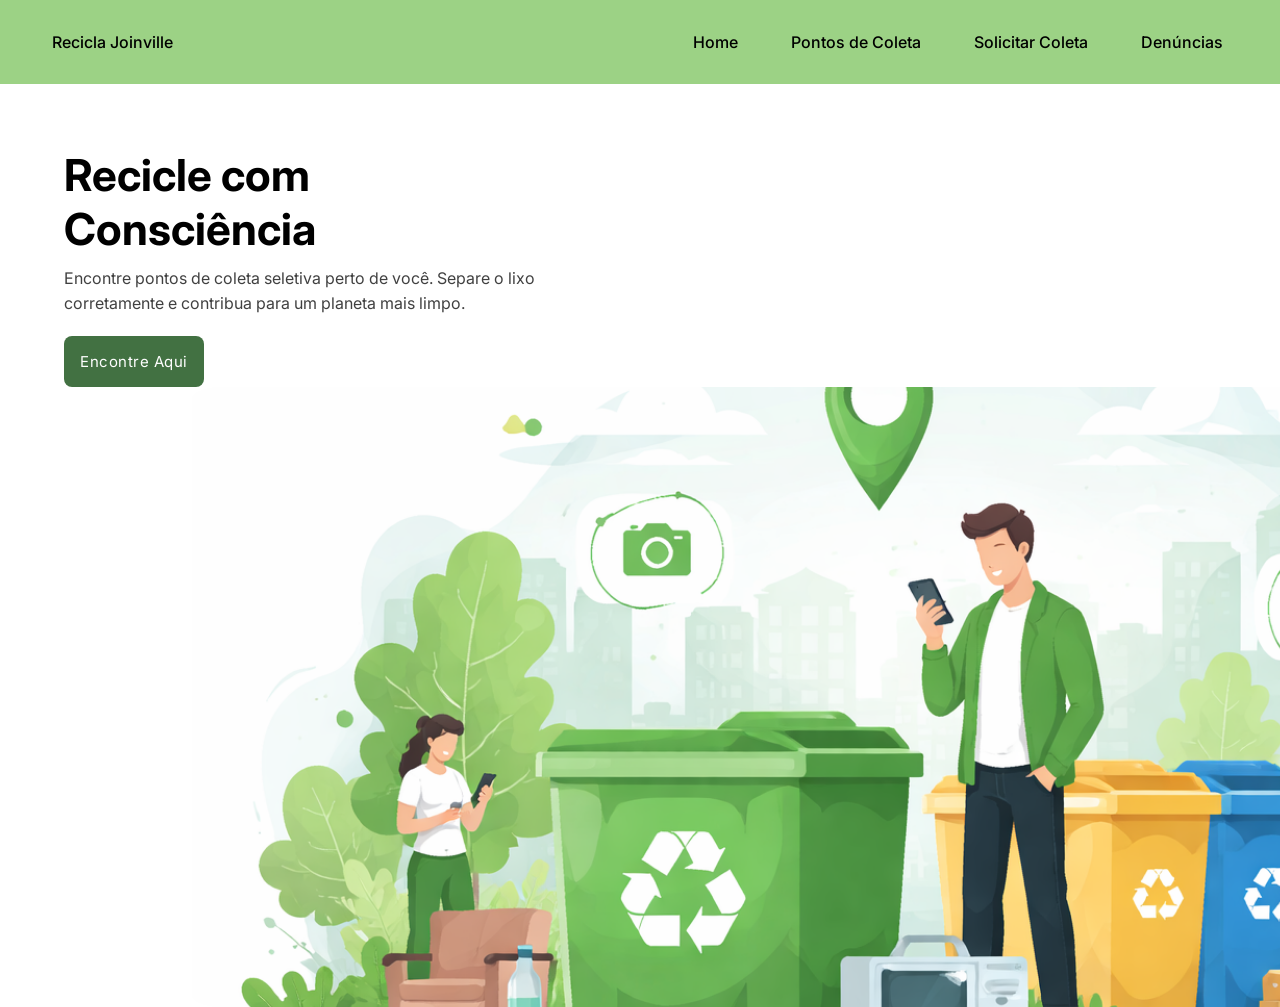
==== index.html @ 2085fb7a "Criação de home page. Foi criada a estrutura inicial da home page do projeto "Recicla Joinville". O " ====
<!DOCTYPE html>
<html lang="pt-br">
<head>
    <meta charset="UTF-8">
    <meta name="viewport" content="width=device-width, initial-scale=1.0">
    <title>Document</title>
    <link rel="stylesheet" href="style.css">
    <link rel="preconnect" href="https://fonts.googleapis.com">
    <link rel="preconnect" href="https://fonts.gstatic.com" crossorigin>
    <link href="https://fonts.googleapis.com/css2?family=Ancizar+Sans:ital,wght@0,100..1000;1,100..1000&family=Anton&family=Cormorant+SC:wght@300;400;500;600;700&family=Inter:ital,opsz,wght@0,14..32,100..900;1,14..32,100..900&family=Montserrat:ital,wght@0,100..900;1,100..900&family=Mulish:ital,wght@0,200..1000;1,200..1000&family=Poppins:ital,wght@0,100;0,200;0,300;0,400;0,500;0,600;0,700;0,800;0,900;1,100;1,200;1,300;1,400;1,500;1,600;1,700;1,800;1,900&family=Righteous&family=Roboto:ital,wght@0,100..900;1,100..900&family=Space+Mono:ital,wght@0,400;0,700;1,400;1,700&display=swap" rel="stylesheet">

</head>
<body>
    <header>
        <div class="top-menu">
            <p onclick="location.reload()">Recicla Joinville</p>
            <nav>
                <a>Home</a>
                <a>Pontos de Coleta</a>
                <a>Solicitar Coleta</a>
                <a>Denúncias</a>
            </nav>
        </div>
    </header>

    <main>
        <div class="container">
            <h1>
                Recicle com Consciência
            </h1>
            <p>Encontre pontos de coleta seletiva perto de você. Separe o lixo corretamente e contribua para um planeta mais limpo.</p>
            <input type="button" value="Encontre Aqui">


            <div class="image">
                <img src="./img/image1.png" alt="">
            </div>
        </div>
    </main>

    <footer>

    </footer>
</body>
</html>
---- style.css ----
* {
    box-sizing: border-box;
    padding: 0;
    margin: 0;
    font-family: 'Inter', sans-serif;
}

header {
    background-color: #9CD285;
}

.top-menu {
    display: flex;
    align-items: center;
    justify-content: space-between;
    padding: 2rem;
    margin-left: 20px;
    font-weight: 500;
}

.top-menu p {
    user-select: none;
    cursor: pointer;
    
}

nav a {
    margin: 15px;
    text-decoration: none;
    color: black;
    user-select: none;
    cursor: pointer;
    transition: .6s linear;
    border-radius: 5px;
    transform: scale(1.1);
    padding: 0.6rem;
}

nav a:hover {
    background-color: #7caf66;
}

.container {
    padding: 4rem;
}

.container h1 {
    max-width: 500px;
    font-size: 44px;
}
.container p {
    max-width: 500px;
    font-size: 16px;
    line-height: 25px;
    margin-top: 10px;
    margin-bottom: 20px;
    font-weight: 400;
    color: #000000BF;
}

.container input{
    background-color: #427142;
    color: #fff;
    border-radius: 8px;
    padding: 1rem;
    font-size: 15px;
    border: none;
    font-weight: 400;
    cursor: pointer;
    letter-spacing: .5px;
    transition: .5s all ease-in-out;
}

.container input:hover {
    background-color: #345234;
}

.image img{
    height: 620px;
    width: 1600px;
    border-radius: 2%;
    background-size: cover;
    object-fit: cover;
    position: absolute;
    left: 15%;
}
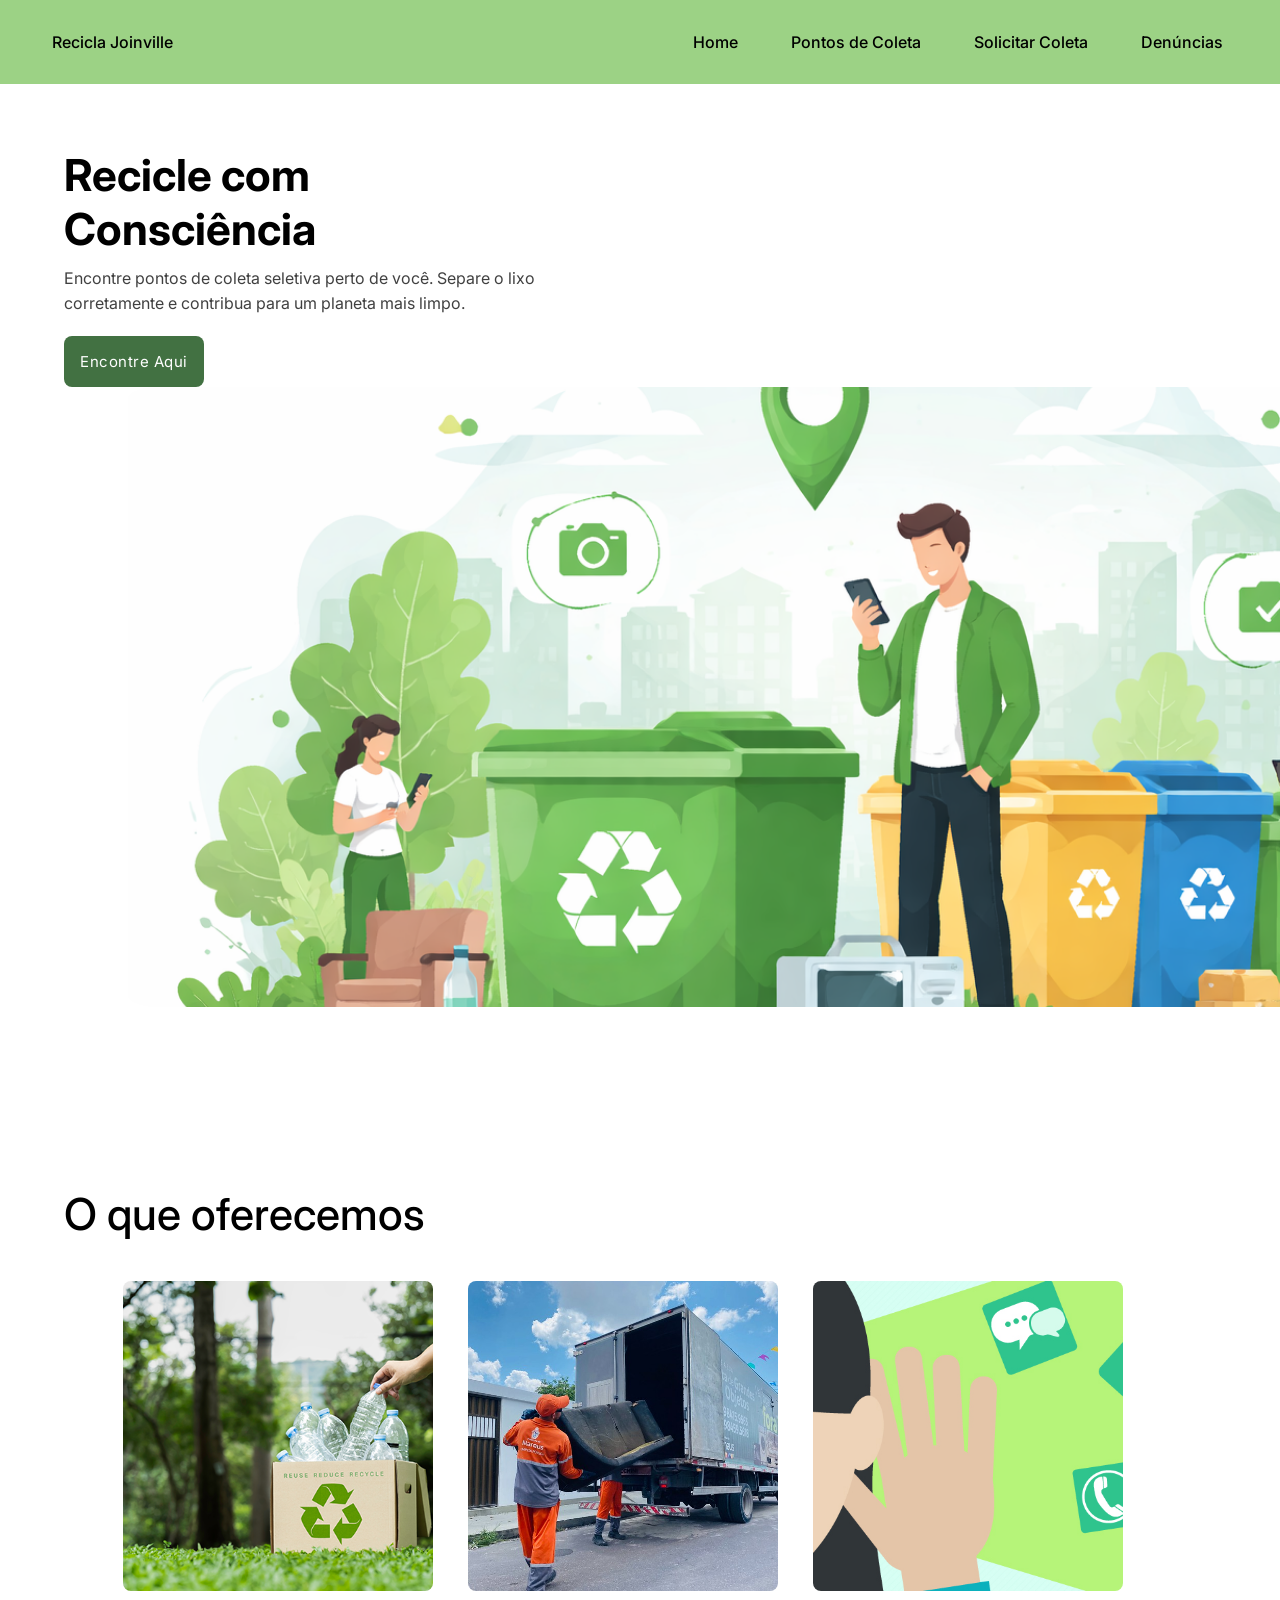
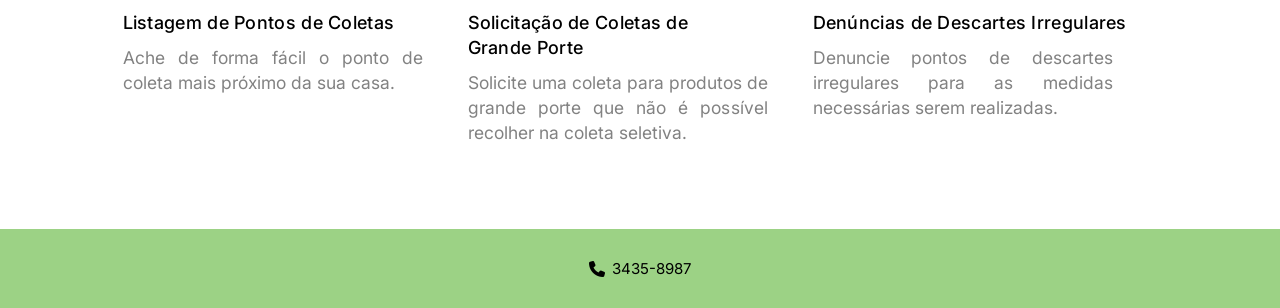
==== commit ce50dce0: "Adição de cards informativos do que o site oferece." ====
--- a/index.html
+++ b/index.html
@@ -8,7 +8,7 @@
     <link rel="preconnect" href="https://fonts.googleapis.com">
     <link rel="preconnect" href="https://fonts.gstatic.com" crossorigin>
     <link href="https://fonts.googleapis.com/css2?family=Ancizar+Sans:ital,wght@0,100..1000;1,100..1000&family=Anton&family=Cormorant+SC:wght@300;400;500;600;700&family=Inter:ital,opsz,wght@0,14..32,100..900;1,14..32,100..900&family=Montserrat:ital,wght@0,100..900;1,100..900&family=Mulish:ital,wght@0,200..1000;1,200..1000&family=Poppins:ital,wght@0,100;0,200;0,300;0,400;0,500;0,600;0,700;0,800;0,900;1,100;1,200;1,300;1,400;1,500;1,600;1,700;1,800;1,900&family=Righteous&family=Roboto:ital,wght@0,100..900;1,100..900&family=Space+Mono:ital,wght@0,400;0,700;1,400;1,700&display=swap" rel="stylesheet">
-
+    <link rel="stylesheet" href="https://cdnjs.cloudflare.com/ajax/libs/font-awesome/6.5.1/css/all.min.css">
 </head>
 <body>
     <header>
@@ -35,11 +35,35 @@
             <div class="image">
                 <img src="./img/image1.png" alt="">
             </div>
+
+            <h1 class="offer-title">O que oferecemos</h1>
+            <div class="cards">
+                <div class="card-1">
+                    <img src="./img/image2.png" alt="">
+                    <h3>Listagem de Pontos de Coletas</h3>
+                    <p>Ache de forma fácil o ponto de coleta mais próximo da sua casa.</p>
+                </div>
+                <div class="card-2">
+                    <img src="./img/image3.png" alt="">
+                    <h3>Solicitação de Coletas de <br> Grande Porte</h3>
+                    <p>Solicite uma coleta para produtos de grande porte que não é possível recolher na coleta seletiva.</p>
+                </div>
+                <div class="card-3">
+                    <img src="./img/image4.jpg" alt="">
+                    <h3>Denúncias de Descartes Irregulares</h3>
+                    <p>Denuncie pontos de descartes irregulares para as medidas necessárias serem realizadas.</p>
+                </div>
+            </div>
         </div>
     </main>
 
     <footer>
+        <i class="fa-solid fa-phone"></i>
+        <p>
+            3435-8987
+        </p>
+    </footer>
 
-    </footer>
+        
 </body>
 </html>
--- a/style.css
+++ b/style.css
@@ -82,6 +82,62 @@
     background-size: cover;
     object-fit: cover;
     position: absolute;
-    left: 15%;
+    left: 10%;
 }
 
+.offer-title {
+    margin-top: 800px;
+    font-weight: 500; 
+    display: flex;
+    justify-self: center;
+}
+
+.cards {
+    display: flex;
+    justify-content: center;
+    margin-top: 40px;
+}
+
+.cards img{
+    margin-right: 35px;
+    border-radius: 8px;
+    width: 310px;
+    height: 310px;
+    object-fit: cover;
+}
+
+.cards h3 {
+    font-weight: 500;
+    margin-top: 15px;
+    letter-spacing: 0.3px;
+    line-height: 25px;
+    font-size: 18px;
+    text-align: justify;
+}
+
+.cards p {
+    color: #828282;
+    font-size: 17.5px;
+    max-width: 300px;
+    text-align: justify;
+    font-weight: 400;
+}
+
+footer {
+    background-color: #9CD285;
+    width: 100%;
+    padding: 30px;
+    display: flex;
+    align-items: center;
+    justify-content: center;
+}
+
+footer i {
+    margin-right: .4rem;
+    font-size: 16px;
+}
+
+footer p {
+    font-size: 15px;
+}
+
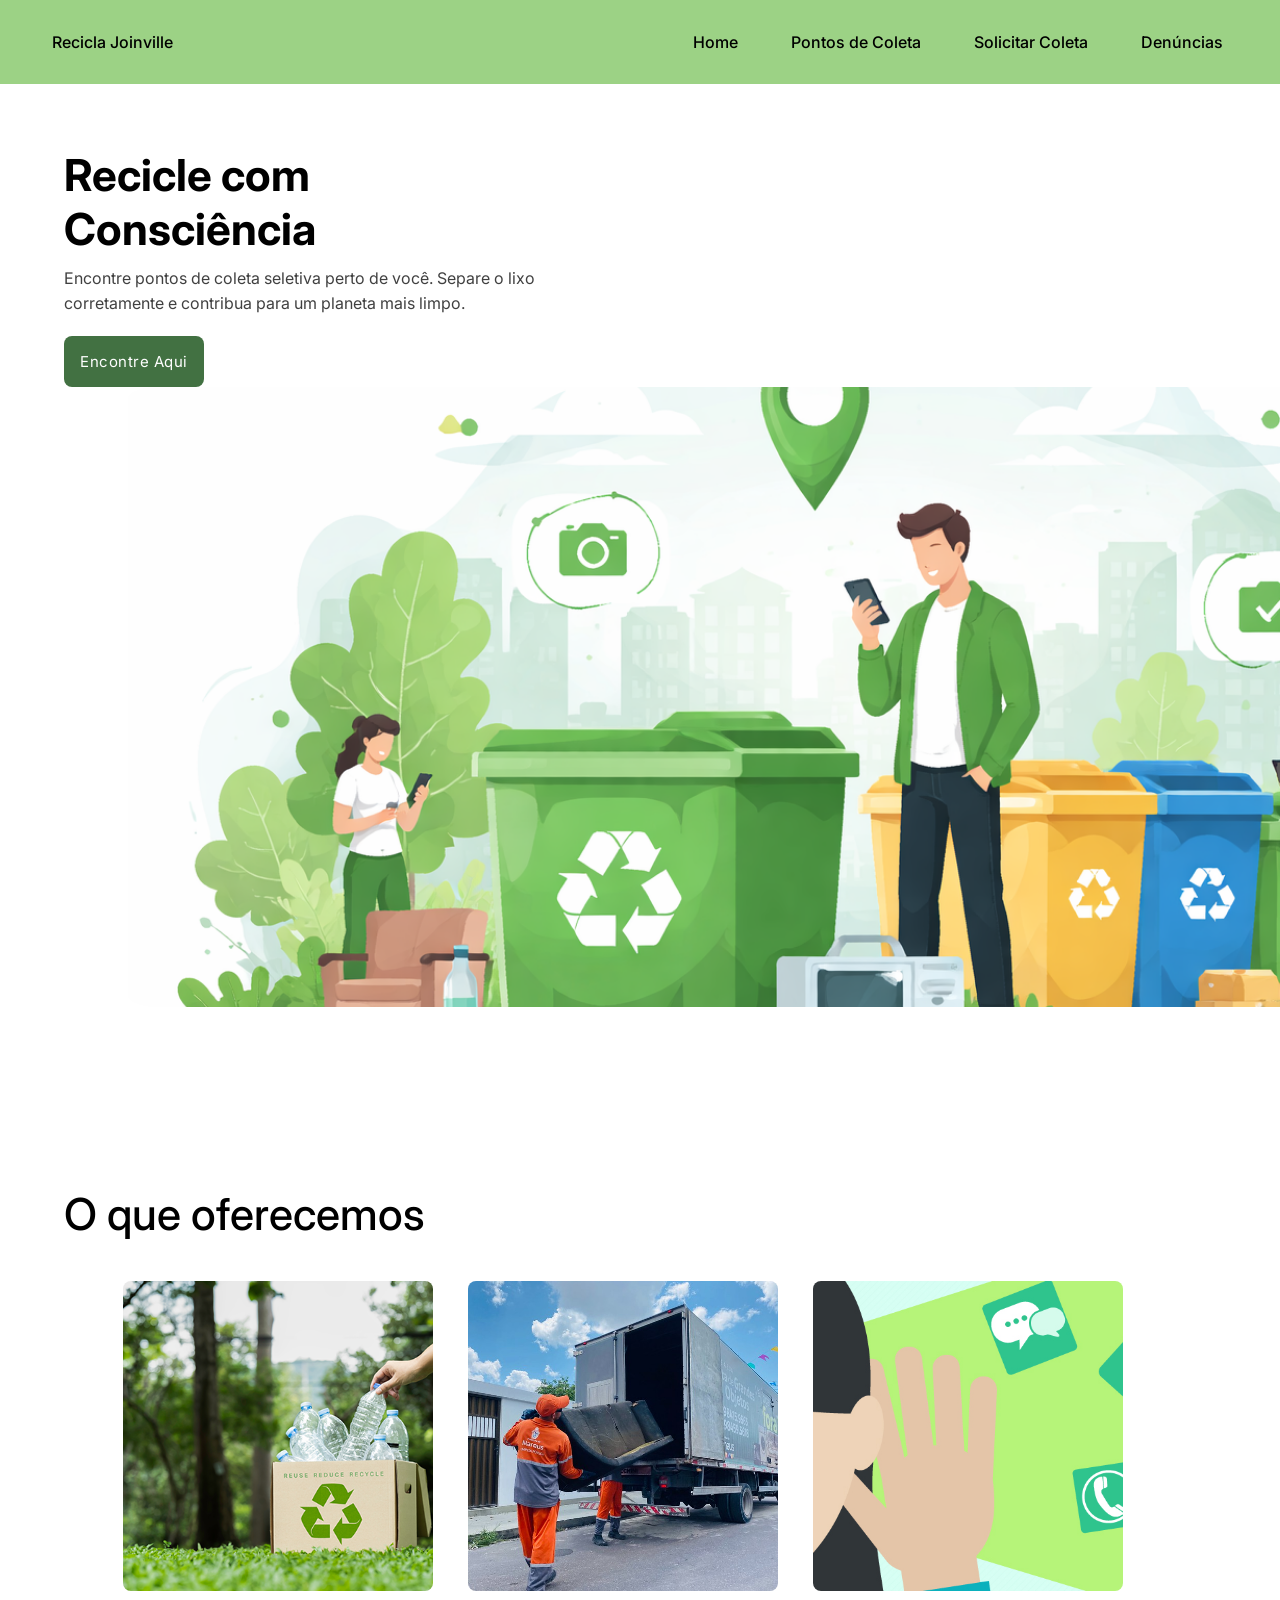
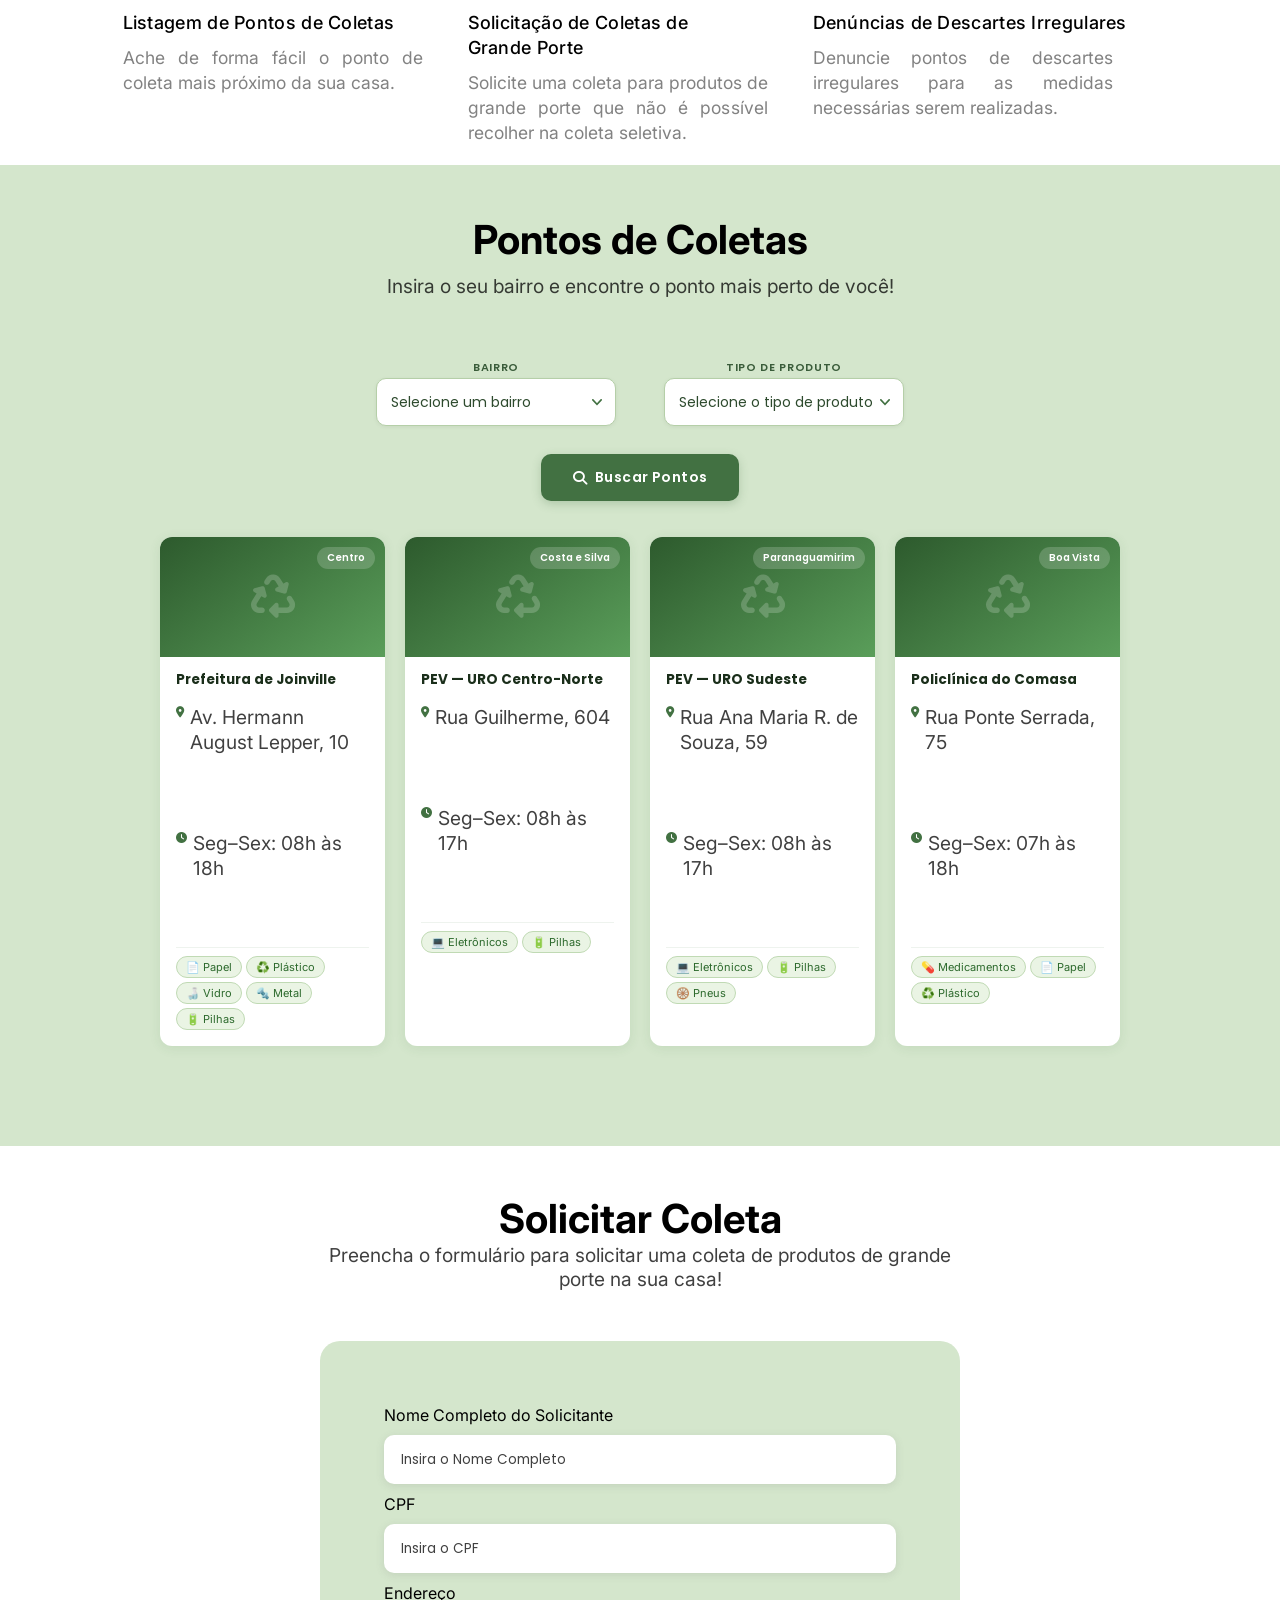
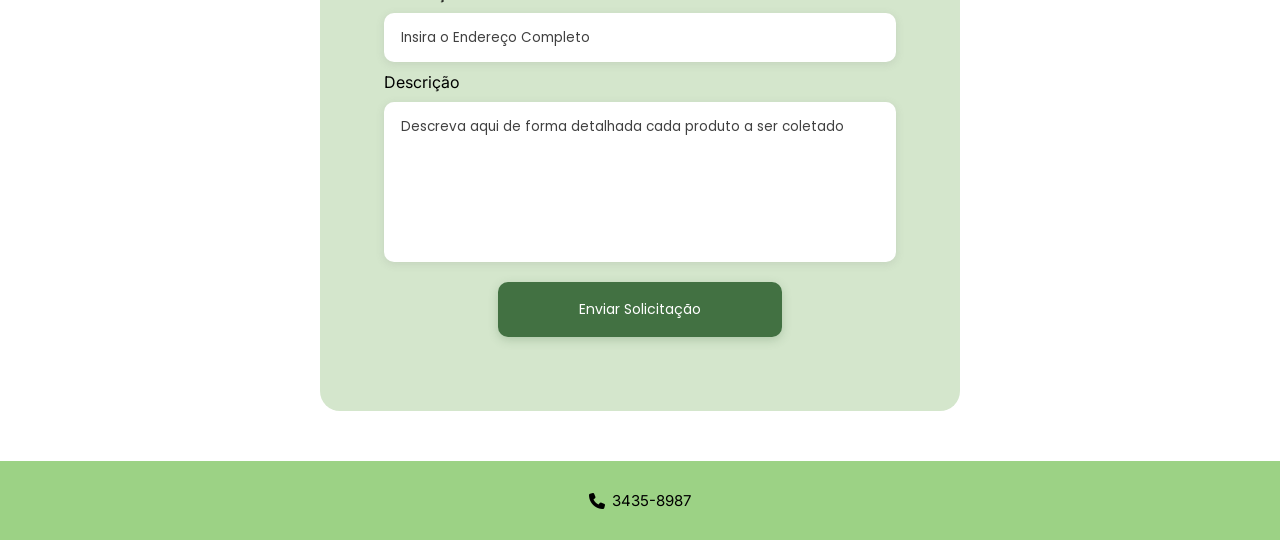
==== commit 2e2bda8b: "Criação da seção Ponto de Coleta na Landing Page e Solicitação de Coleta - Criado os campos para rea" ====
--- a/index.html
+++ b/index.html
@@ -3,21 +3,21 @@
 <head>
     <meta charset="UTF-8">
     <meta name="viewport" content="width=device-width, initial-scale=1.0">
-    <title>Document</title>
-    <link rel="stylesheet" href="style.css">
+    <title>Início</title>
     <link rel="preconnect" href="https://fonts.googleapis.com">
     <link rel="preconnect" href="https://fonts.gstatic.com" crossorigin>
     <link href="https://fonts.googleapis.com/css2?family=Ancizar+Sans:ital,wght@0,100..1000;1,100..1000&family=Anton&family=Cormorant+SC:wght@300;400;500;600;700&family=Inter:ital,opsz,wght@0,14..32,100..900;1,14..32,100..900&family=Montserrat:ital,wght@0,100..900;1,100..900&family=Mulish:ital,wght@0,200..1000;1,200..1000&family=Poppins:ital,wght@0,100;0,200;0,300;0,400;0,500;0,600;0,700;0,800;0,900;1,100;1,200;1,300;1,400;1,500;1,600;1,700;1,800;1,900&family=Righteous&family=Roboto:ital,wght@0,100..900;1,100..900&family=Space+Mono:ital,wght@0,400;0,700;1,400;1,700&display=swap" rel="stylesheet">
     <link rel="stylesheet" href="https://cdnjs.cloudflare.com/ajax/libs/font-awesome/6.5.1/css/all.min.css">
+    <link rel="stylesheet" href="style.css">
 </head>
 <body>
     <header>
         <div class="top-menu">
             <p onclick="location.reload()">Recicla Joinville</p>
             <nav>
-                <a>Home</a>
-                <a>Pontos de Coleta</a>
-                <a>Solicitar Coleta</a>
+                <a href="#home">Home</a>
+                <a href="#pontos">Pontos de Coleta</a>
+                <a href="#solicitar-coleta">Solicitar Coleta</a>
                 <a>Denúncias</a>
             </nav>
         </div>
@@ -25,7 +25,7 @@
 
     <main>
         <div class="container">
-            <h1>
+            <h1 id="home">
                 Recicle com Consciência
             </h1>
             <p>Encontre pontos de coleta seletiva perto de você. Separe o lixo corretamente e contribua para um planeta mais limpo.</p>
@@ -50,11 +50,169 @@
                 </div>
                 <div class="card-3">
                     <img src="./img/image4.jpg" alt="">
-                    <h3>Denúncias de Descartes Irregulares</h3>
+                    <h3 id="pontos">Denúncias de Descartes Irregulares</h3>
                     <p>Denuncie pontos de descartes irregulares para as medidas necessárias serem realizadas.</p>
                 </div>
+            </div>
+            
+            <div class="pontos-coleta">
+                <h1>Pontos de Coletas</h1>
+                <p>Insira o seu bairro e encontre o ponto mais perto de você!</p>
+    
+                <div class="principal-group">
+                    <div class="group-selection-bairro">
+                        <label for="bairro">Bairro</label>
+                        <div class="select-wrapper">
+                        <select name="bairro" id="bairro">
+                            <option value="" disabled selected>Selecione um bairro</option>
+                            <option value="Adhemar Garcia">Adhemar Garcia</option>
+                            <option value="América">América</option>
+                            <option value="Anita Garibaldi">Anita Garibaldi</option>
+                            <option value="Atiradores">Atiradores</option>
+                            <option value="Aventureiro">Aventureiro</option>
+                            <option value="Boa Vista">Boa Vista</option>
+                            <option value="Boehmerwald">Boehmerwald</option>
+                            <option value="Bom Retiro">Bom Retiro</option>
+                            <option value="Bucarein">Bucarein</option>
+                            <option value="Centro">Centro</option>
+                            <option value="Comasa">Comasa</option>
+                            <option value="Costa e Silva">Costa e Silva</option>
+                            <option value="Dona Francisca">Dona Francisca</option>
+                            <option value="Espinheiros">Espinheiros</option>
+                            <option value="Fátima">Fátima</option>
+                            <option value="Floresta">Floresta</option>
+                            <option value="Glória">Glória</option>
+                            <option value="Guanabara">Guanabara</option>
+                            <option value="Iririú">Iririú</option>
+                            <option value="Itaum">Itaum</option>
+                            <option value="Itinga">Itinga</option>
+                            <option value="Jardim Iririú">Jardim Iririú</option>
+                            <option value="Jardim Paraíso">Jardim Paraíso</option>
+                            <option value="Jardim Sofia">Jardim Sofia</option>
+                            <option value="Jarivatuba">Jarivatuba</option>
+                            <option value="Jativoca">Jativoca</option>
+                            <option value="João Costa">João Costa</option>
+                            <option value="Morro do Meio">Morro do Meio</option>
+                            <option value="Nova Brasília">Nova Brasília</option>
+                            <option value="Paranaguamirim">Paranaguamirim</option>
+                            <option value="Parque Guarani">Parque Guarani</option>
+                            <option value="Petrópolis">Petrópolis</option>
+                            <option value="Pirabeiraba">Pirabeiraba</option>
+                            <option value="Profipo">Profipo</option>
+                            <option value="Rio Bonito">Rio Bonito</option>
+                            <option value="Saguaçu">Saguaçu</option>
+                            <option value="Santa Catarina">Santa Catarina</option>
+                            <option value="Santo Antônio">Santo Antônio</option>
+                            <option value="São Marcos">São Marcos</option>
+                            <option value="Ulysses Guimarães">Ulysses Guimarães</option>
+                            <option value="Vila Cubatão">Vila Cubatão</option>
+                            <option value="Vila Nova">Vila Nova</option>
+                            <option value="Zona Industrial Norte">Zona Industrial Norte</option>
+                            <option value="Zona Industrial Tupy">Zona Industrial Tupy</option>
+                        </select>
+                        </div>
+                    </div>
+                    
+                    <div class="group-selection-tipo-produto">
+                        <label for="tipo-produto">Tipo de Produto</label>
+                        <div class="select-wrapper">
+                        <select name="tipo-produto" id="tipo-produto">
+                            <option value="" disabled selected>Selecione o tipo de produto</option>
+                            <option value="pilhas-baterias">Pilhas e Baterias</option>
+                            <option value="eletronicos">Eletrônicos</option>
+                            <option value="lampadas">Lâmpadas</option>
+                            <option value="oleo-cozinha">Óleo de Cozinha</option>
+                            <option value="medicamentos">Medicamentos</option>
+                            <option value="papel">Papel</option>
+                            <option value="plastico">Plástico</option>
+                            <option value="vidro">Vidro</option>
+                            <option value="metal">Metal</option>
+                            <option value="roupas">Roupas e Têxteis</option>
+                            <option value="entulho">Entulho</option>
+                            <option value="pneus">Pneus</option>
+                            <option value="organico">Resíduo Orgânico</option>
+                        </select>
+                        </div>
+                    </div>
+                </div>
+
+                <button class="btn-buscar" onclick="buscar()">
+                  <i class="fa-solid fa-magnifying-glass"></i> Buscar Pontos
+                </button>
+
+                <div class="cards-grid">
+ 
+                  <div class="rc">
+                    <div class="rc-img"><i class="fa-solid fa-recycle rc-icon"></i><span class="rc-bairro-badge">Centro</span></div>
+                    <div class="rc-body">
+                      <h3 class="rc-nome">Prefeitura de Joinville</h3>
+                      <p class="rc-end"><i class="fa-solid fa-location-dot"></i>Av. Hermann August Lepper, 10</p>
+                      <p class="rc-horario"><i class="fa-solid fa-clock"></i>Seg–Sex: 08h às 18h</p>
+                      <div class="rc-tags"><span class="rc-tag">📄 Papel</span><span class="rc-tag">♻️ Plástico</span><span class="rc-tag">🍶 Vidro</span><span class="rc-tag">🔩 Metal</span><span class="rc-tag">🔋 Pilhas</span></div>
+                    </div>
+                  </div>
+ 
+                  <div class="rc">
+                    <div class="rc-img"><i class="fa-solid fa-recycle rc-icon"></i><span class="rc-bairro-badge">Costa e Silva</span></div>
+                    <div class="rc-body">
+                      <h3 class="rc-nome">PEV — URO Centro-Norte</h3>
+                      <p class="rc-end"><i class="fa-solid fa-location-dot"></i>Rua Guilherme, 604</p>
+                      <p class="rc-horario"><i class="fa-solid fa-clock"></i>Seg–Sex: 08h às 17h</p>
+                      <div class="rc-tags"><span class="rc-tag">💻 Eletrônicos</span><span class="rc-tag">🔋 Pilhas</span></div>
+                    </div>
+                  </div>
+ 
+                  <div class="rc">
+                    <div class="rc-img"><i class="fa-solid fa-recycle rc-icon"></i><span class="rc-bairro-badge">Paranaguamirim</span></div>
+                    <div class="rc-body">
+                      <h3 class="rc-nome">PEV — URO Sudeste</h3>
+                      <p class="rc-end"><i class="fa-solid fa-location-dot"></i>Rua Ana Maria R. de Souza, 59</p>
+                      <p class="rc-horario"><i class="fa-solid fa-clock"></i>Seg–Sex: 08h às 17h</p>
+                      <div class="rc-tags"><span class="rc-tag">💻 Eletrônicos</span><span class="rc-tag">🔋 Pilhas</span><span class="rc-tag">🛞 Pneus</span></div>
+                    </div>
+                  </div>
+ 
+                  <div class="rc">
+                    <div class="rc-img"><i class="fa-solid fa-recycle rc-icon"></i><span class="rc-bairro-badge">Boa Vista</span></div>
+                    <div class="rc-body">
+                      <h3 class="rc-nome">Policlínica do Comasa</h3>
+                      <p class="rc-end"><i class="fa-solid fa-location-dot"></i>Rua Ponte Serrada, 75</p>
+                      <p class="rc-horario"><i class="fa-solid fa-clock"></i>Seg–Sex: 07h às 18h</p>
+                      <div class="rc-tags"><span class="rc-tag">💊 Medicamentos</span><span class="rc-tag">📄 Papel</span><span class="rc-tag">♻️ Plástico</span></div>
+                    </div>
+                  </div>
+
+                  
+ 
+ 
+                </div>
+
+
             </div>
         </div>
+        
+        <div class="solicitar">
+            <h1 id="solicitar-coleta">Solicitar Coleta</h1>
+            <p>Preencha o formulário para solicitar uma coleta de produtos de grande porte na sua casa!</p>
+            <form>
+                <label for="nome">Nome Completo do Solicitante</label>
+                <input type="text" name="nome" placeholder="Insira o Nome Completo">
+                
+                <label for="cpf">CPF</label>
+                <input type="text" name="cpf" placeholder="Insira o CPF">
+                
+                <label for="endereco">Endereço</label>
+                <input type="text" name="endereco" placeholder="Insira o Endereço Completo">
+
+                <label for="descricao">Descrição</label>
+                <textarea id="descricao" name="descricao" placeholder="Descreva aqui de forma detalhada cada produto a ser coletado"></textarea>
+
+                <input type="submit" value="Enviar Solicitação">
+            </form>
+        </div>
+            
+
+        
     </main>
 
     <footer>
@@ -63,7 +221,6 @@
             3435-8987
         </p>
     </footer>
-
-        
+    
 </body>
 </html>
--- a/style.css
+++ b/style.css
@@ -1,143 +1,530 @@
 * {
-    box-sizing: border-box;
-    padding: 0;
-    margin: 0;
-    font-family: 'Inter', sans-serif;
+  box-sizing: border-box;
+  padding: 0;
+  margin: 0;
+  font-family: "Inter", sans-serif;
 }
 
 header {
-    background-color: #9CD285;
+  background-color: #9cd285;
 }
 
 .top-menu {
+  display: flex;
+  align-items: center;
+  justify-content: space-between;
+  padding: 2rem;
+  margin-left: 20px;
+  font-weight: 500;
+}
+
+.top-menu p {
+  user-select: none;
+  cursor: pointer;
+}
+
+nav a {
+  margin: 15px;
+  text-decoration: none;
+  color: black;
+  user-select: none;
+  cursor: pointer;
+  transition: 0.6s linear;
+  border-radius: 5px;
+  transform: scale(1.1);
+  padding: 0.6rem;
+}
+
+nav a:hover {
+  background-color: #7caf66;
+}
+
+.container {
+  padding: 4rem;
+}
+
+.container h1 {
+  max-width: 500px;
+  font-size: 44px;
+}
+.container p {
+  max-width: 500px;
+  font-size: 16px;
+  line-height: 25px;
+  margin-top: 10px;
+  margin-bottom: 20px;
+  font-weight: 400;
+  color: #000000bf;
+}
+
+.container input {
+  background-color: #427142;
+  color: #fff;
+  border-radius: 8px;
+  padding: 1rem;
+  font-size: 15px;
+  border: none;
+  font-weight: 400;
+  cursor: pointer;
+  letter-spacing: 0.5px;
+  transition: 0.5s all ease-in-out;
+}
+
+.container input:hover {
+  background-color: #345234;
+}
+
+.image img {
+  height: 620px;
+  width: 1600px;
+  border-radius: 2%;
+  background-size: cover;
+  object-fit: cover;
+  position: absolute;
+  left: 10%;
+  z-index: -1;
+}
+
+.principal-group {
+  position: relative;
+  z-index: 10;
+}
+
+.offer-title {
+  margin-top: 800px;
+  font-weight: 500;
+  display: flex;
+  justify-self: center;
+}
+
+.cards {
+  display: flex;
+  justify-content: center;
+  margin-top: 40px;
+}
+
+.cards img {
+  margin-right: 35px;
+  border-radius: 8px;
+  width: 310px;
+  height: 310px;
+  object-fit: cover;
+}
+
+.cards h3 {
+  font-weight: 500;
+  margin-top: 15px;
+  letter-spacing: 0.3px;
+  line-height: 25px;
+  font-size: 18px;
+  text-align: justify;
+}
+
+.cards p {
+  color: #828282;
+  font-size: 17.5px;
+  max-width: 300px;
+  text-align: justify;
+  font-weight: 400;
+}
+
+footer {
+  background-color: #9cd285;
+  width: 100%;
+  padding: 30px;
+  display: flex;
+  align-items: center;
+  justify-content: center;
+}
+
+footer i {
+  margin-right: 0.4rem;
+  font-size: 16px;
+}
+
+footer p {
+  font-size: 15px;
+}
+
+.group-selection-bairro {
+  display: flex;
+  flex-direction: column;
+  width: min-content;
+  justify-content: center;
+  align-items: center;
+}
+.group-selection-tipo-produto {
+  display: flex;
+  flex-direction: column;
+  width: min-content;
+  justify-content: center;
+  align-items: center;
+}
+
+.principal-group {
+  display: flex;
+  gap: 3rem;
+  justify-content: center;
+}
+
+.principal-group label {
+  font-family: "Poppins", sans-serif;
+  font-weight: 500;
+  font-size: 12px;
+}
+
+.principal-group select {
+  width: 220px;
+  height: 40px;
+  padding: 0 30px 0 10px;
+
+  background-color: #fff;
+  border: 1px solid #999;
+  border-radius: 4px;
+
+  outline: none;
+  margin: 5px;
+
+  appearance: none;
+  -webkit-appearance: none;
+  -moz-appearance: none;
+
+  background-image: url("https://cdn-icons-png.flaticon.com/512/32/32195.png");
+  background-repeat: no-repeat;
+  background-position: right 10px center;
+  background-size: 10px;
+}
+
+.pontos-coleta {
+  display: flex;
+  flex-direction: column;
+  justify-content: center;
+  align-items: center;
+  background-color: #D4E6CC;
+  margin-left: -4rem;
+  margin-right: -4rem;
+  margin-bottom: -4rem;
+  padding: 50px 0 100px;
+}
+
+.pontos-coleta h1 {
+  font-size: 2.5rem;
+}
+
+.pontos-coleta p {
+  color: #000000bf;
+  font-size: 1.2rem;
+  margin-bottom: 60px;
+  max-width: 1200px;
+}
+
+/* ── SELECTS COM OUTLINE E TRANSIÇÃO ──────────────────────────── */
+.principal-group label {
+  font-family: "Poppins", sans-serif;
+  font-weight: 600;
+  font-size: 11px;
+  text-transform: uppercase;
+  letter-spacing: 0.06em;
+  color: #3a5c3a;
+  margin-bottom: 2px;
+}
+
+.select-wrapper {
+  position: relative;
+}
+
+.select-wrapper::after {
+  content: '';
+  position: absolute;
+  inset: 0;
+  border-radius: 10px;
+  border: 2px solid transparent;
+  pointer-events: none;
+  transition: border-color 0.25s ease, box-shadow 0.25s ease;
+}
+
+.select-wrapper:focus-within::after {
+  border-color: #427142;
+  box-shadow: 0 0 0 4px rgba(66, 113, 66, 0.15);
+}
+
+.principal-group select {
+  width: 240px;
+  height: 48px;
+  padding: 0 0 0 14px;
+  background-color: #fff;
+  border: 1.5px solid #b5cfa8;
+  border-radius: 10px;
+  outline: none;
+  margin: 0;
+  appearance: none;
+  -webkit-appearance: none;
+  -moz-appearance: none;
+  background-image: url("data:image/svg+xml,%3Csvg xmlns='http://www.w3.org/2000/svg' width='12' height='8' viewBox='0 0 12 8'%3E%3Cpath d='M1 1l5 5 5-5' stroke='%23427142' stroke-width='2' fill='none' stroke-linecap='round'/%3E%3C/svg%3E");
+  background-repeat: no-repeat;
+  background-position: right 13px center;
+  font-family: "Poppins", sans-serif;
+  font-size: 14px;
+  color: #2d4a2d;
+  cursor: pointer;
+  transition: border-color 0.25s ease, box-shadow 0.25s ease;
+  box-shadow: 0 1px 4px rgba(0,0,0,0.06);
+}
+
+.principal-group select:focus {
+  border-color: #427142;
+  box-shadow: 0 0 0 4px rgba(66,113,66,0.15);
+}
+
+.principal-group select option {
+  font-family: "Poppins", sans-serif;
+  font-size: 14px;
+  color: #2d4a2d;
+  padding: 8px 12px;
+  background-color: #fff;
+}
+
+.principal-group select option:disabled {
+  color: #aaa;
+}
+
+.principal-group select option:hover,
+.principal-group select option:checked {
+  background-color: #427142 !important;
+  color: #fff !important;
+}
+
+.principal-group select.selecionado {
+  background-color: #eaf4e4;
+  color: #2d5a2d;
+  border-color: #427142;
+  font-weight: 600;
+}
+
+/* ── BOTÃO BUSCAR ─────────────────────────────────────────────── */
+.btn-buscar {
+  margin-top: 28px;
+  display: inline-flex;
+  align-items: center;
+  gap: 8px;
+  background-color: #427142;
+  color: #fff;
+  border: none;
+  border-radius: 10px;
+  padding: 13px 32px;
+  font-family: "Poppins", sans-serif;
+  font-size: 14px;
+  font-weight: 600;
+  cursor: pointer;
+  letter-spacing: 0.03em;
+  transition: background-color 0.25s ease, transform 0.15s ease, box-shadow 0.25s ease;
+  box-shadow: 0 3px 10px rgba(66,113,66,0.25);
+}
+
+.btn-buscar:hover {
+  background-color: #2d5a2d;
+  transform: translateY(-2px);
+  box-shadow: 0 6px 18px rgba(66,113,66,0.3);
+}
+
+.btn-buscar:active {
+  transform: translateY(0);
+}
+
+.solicitar {
     display: flex;
+    flex-direction: column;
+    justify-content: center;
     align-items: center;
-    justify-content: space-between;
-    padding: 2rem;
-    margin-left: 20px;
-    font-weight: 500;
-}
-
-.top-menu p {
-    user-select: none;
+}
+
+.solicitar form {
+    margin: 50px;
+    display: flex;
+    flex-direction: column;
+    width: 50%;
+    padding: 4rem;
+    background-color: #D4E6CC;
+    border-radius: 20px;
+}
+
+.solicitar h1 {
+    font-size: 2.5rem;
+    margin-top: 3rem;
+}
+
+.solicitar p {
+    color: #000000bf;
+    font-size: 1.2rem;
+    max-width: 650px;
+    text-align: center;
+}
+
+.solicitar input,
+.solicitar textarea {
+    margin-top: 10px;
+    margin-bottom: 10px;
+    outline: none;
+    border-radius: 10px;
+    padding: 13px 16px;
+    border: 1.5px solid transparent;
+    box-shadow: rgba(99, 99, 99, 0.15) 0px 2px 8px 0px;
+    font-family: 'Poppins', sans-serif;
+    font-size: 14px;
+    background-color: #fff;
+    transition: border-color 0.3s ease,
+                box-shadow 0.3s ease,
+                transform 0.2s ease;
+}
+
+.solicitar input::placeholder,
+.solicitar textarea::placeholder {
+    color: #000000bf;
+    font-size: 13.5px;
+}
+
+.solicitar input:focus,
+.solicitar textarea:focus {
+    border-color: #427142;
+    box-shadow: 0 0 0 4px rgba(66, 113, 66, 0.15),
+                rgba(99, 99, 99, 0.1) 0px 2px 8px 0px;
+    transform: translateY(-1px);
+}
+
+#descricao {
+  min-height: 160px;
+  resize: none;
+  font-family: 'Poppins', sans-serif;
+  font-size: 14px;
+  line-height: 1.6;
+  word-break: break-word;
+  white-space: pre-wrap;
+  padding: 13px 16px;
+}
+
+.solicitar input[type='submit'] {
+    width: min-content;
+    display: flex;
+    justify-self: center;
+    align-self: center;
+    padding: 1rem 5rem;
     cursor: pointer;
-    
-}
-
-nav a {
-    margin: 15px;
-    text-decoration: none;
-    color: black;
-    user-select: none;
-    cursor: pointer;
-    transition: .6s linear;
-    border-radius: 5px;
-    transform: scale(1.1);
-    padding: 0.6rem;
-}
-
-nav a:hover {
-    background-color: #7caf66;
-}
-
-.container {
-    padding: 4rem;
-}
-
-.container h1 {
-    max-width: 500px;
-    font-size: 44px;
-}
-.container p {
-    max-width: 500px;
-    font-size: 16px;
-    line-height: 25px;
-    margin-top: 10px;
-    margin-bottom: 20px;
-    font-weight: 400;
-    color: #000000BF;
-}
-
-.container input{
     background-color: #427142;
     color: #fff;
-    border-radius: 8px;
-    padding: 1rem;
-    font-size: 15px;
-    border: none;
-    font-weight: 400;
-    cursor: pointer;
-    letter-spacing: .5px;
-    transition: .5s all ease-in-out;
-}
-
-.container input:hover {
-    background-color: #345234;
-}
-
-.image img{
-    height: 620px;
-    width: 1600px;
-    border-radius: 2%;
-    background-size: cover;
-    object-fit: cover;
-    position: absolute;
-    left: 10%;
-}
-
-.offer-title {
-    margin-top: 800px;
-    font-weight: 500; 
-    display: flex;
-    justify-self: center;
-}
-
-.cards {
-    display: flex;
-    justify-content: center;
-    margin-top: 40px;
-}
-
-.cards img{
-    margin-right: 35px;
-    border-radius: 8px;
-    width: 310px;
-    height: 310px;
-    object-fit: cover;
-}
-
-.cards h3 {
-    font-weight: 500;
-    margin-top: 15px;
-    letter-spacing: 0.3px;
-    line-height: 25px;
-    font-size: 18px;
-    text-align: justify;
-}
-
-.cards p {
-    color: #828282;
-    font-size: 17.5px;
-    max-width: 300px;
-    text-align: justify;
-    font-weight: 400;
-}
-
-footer {
-    background-color: #9CD285;
-    width: 100%;
-    padding: 30px;
-    display: flex;
-    align-items: center;
-    justify-content: center;
-}
-
-footer i {
-    margin-right: .4rem;
-    font-size: 16px;
-}
-
-footer p {
-    font-size: 15px;
-}
-
+    outline: none;
+    transition: background-color 0.25s ease, transform 0.15s ease, box-shadow 0.25s ease;
+    box-shadow: 0 3px 10px rgba(66,113,66,0.25);
+}
+
+.solicitar input[type='submit']:hover {
+    background-color: #295529;
+    transform: translateY(-2px);
+    box-shadow: 0 6px 18px rgba(66,113,66,0.3);
+}
+
+.solicitar input[type='submit']:active {
+  transform: translateY(0);
+}
+/* ── CARDS GRID ───────────────────────────────────────────────── */
+#toggle-busca { display: none; }
+.txt-on, .txt-off { display: none; }
+
+.cards-grid {
+  display: grid;
+  grid-template-columns: repeat(auto-fill, minmax(220px, 1fr));
+  gap: 20px;
+  width: 90%;
+  max-width: 960px;
+  margin-top: 36px;
+}
+
+.rc {
+  background: #fff;
+  border-radius: 12px;
+  overflow: hidden;
+  box-shadow: 0 2px 12px rgba(45,106,45,.10);
+  transition: transform 0.22s ease, box-shadow 0.22s ease;
+}
+
+.rc:hover {
+  transform: translateY(-4px);
+  box-shadow: 0 8px 24px rgba(45,106,45,.16);
+}
+
+.rc-img {
+  background: linear-gradient(145deg, #2d5a2d, #5a9e5a);
+  height: 120px;
+  display: flex;
+  align-items: center;
+  justify-content: center;
+  position: relative;
+}
+
+.rc-icon {
+  font-size: 44px;
+  color: rgba(255,255,255,.2);
+}
+
+.rc-bairro-badge {
+  position: absolute;
+  top: 10px;
+  right: 10px;
+  background: rgba(255,255,255,.18);
+  color: #fff;
+  font-family: "Poppins", sans-serif;
+  font-size: 10px;
+  font-weight: 600;
+  padding: 3px 10px;
+  border-radius: 99px;
+}
+
+.rc-body {
+  padding: 14px 16px 16px;
+  display: flex;
+  flex-direction: column;
+  gap: 6px;
+}
+
+.rc-nome {
+  font-family: "Poppins", sans-serif;
+  font-size: 13.5px;
+  font-weight: 700;
+  color: #1a2e1a;
+  line-height: 1.35;
+  margin: 0;
+}
+
+.rc-end,
+.rc-horario {
+  display: flex;
+  align-items: flex-start;
+  gap: 6px;
+  font-size: 12px;
+  color: #666;
+  margin: 0;
+}
+
+.rc-end i,
+.rc-horario i {
+  color: #427142;
+  font-size: 11px;
+  margin-top: 2px;
+  flex-shrink: 0;
+}
+
+.rc-tags {
+  display: flex;
+  flex-wrap: wrap;
+  gap: 4px;
+  padding-top: 8px;
+  border-top: 1px solid #eef3ee;
+}
+
+.rc-tag {
+  font-size: 11px;
+  background: #eaf4e4;
+  color: #2d6a2d;
+  padding: 3px 9px;
+  border-radius: 99px;
+  border: 1px solid #c0dab4;
+}
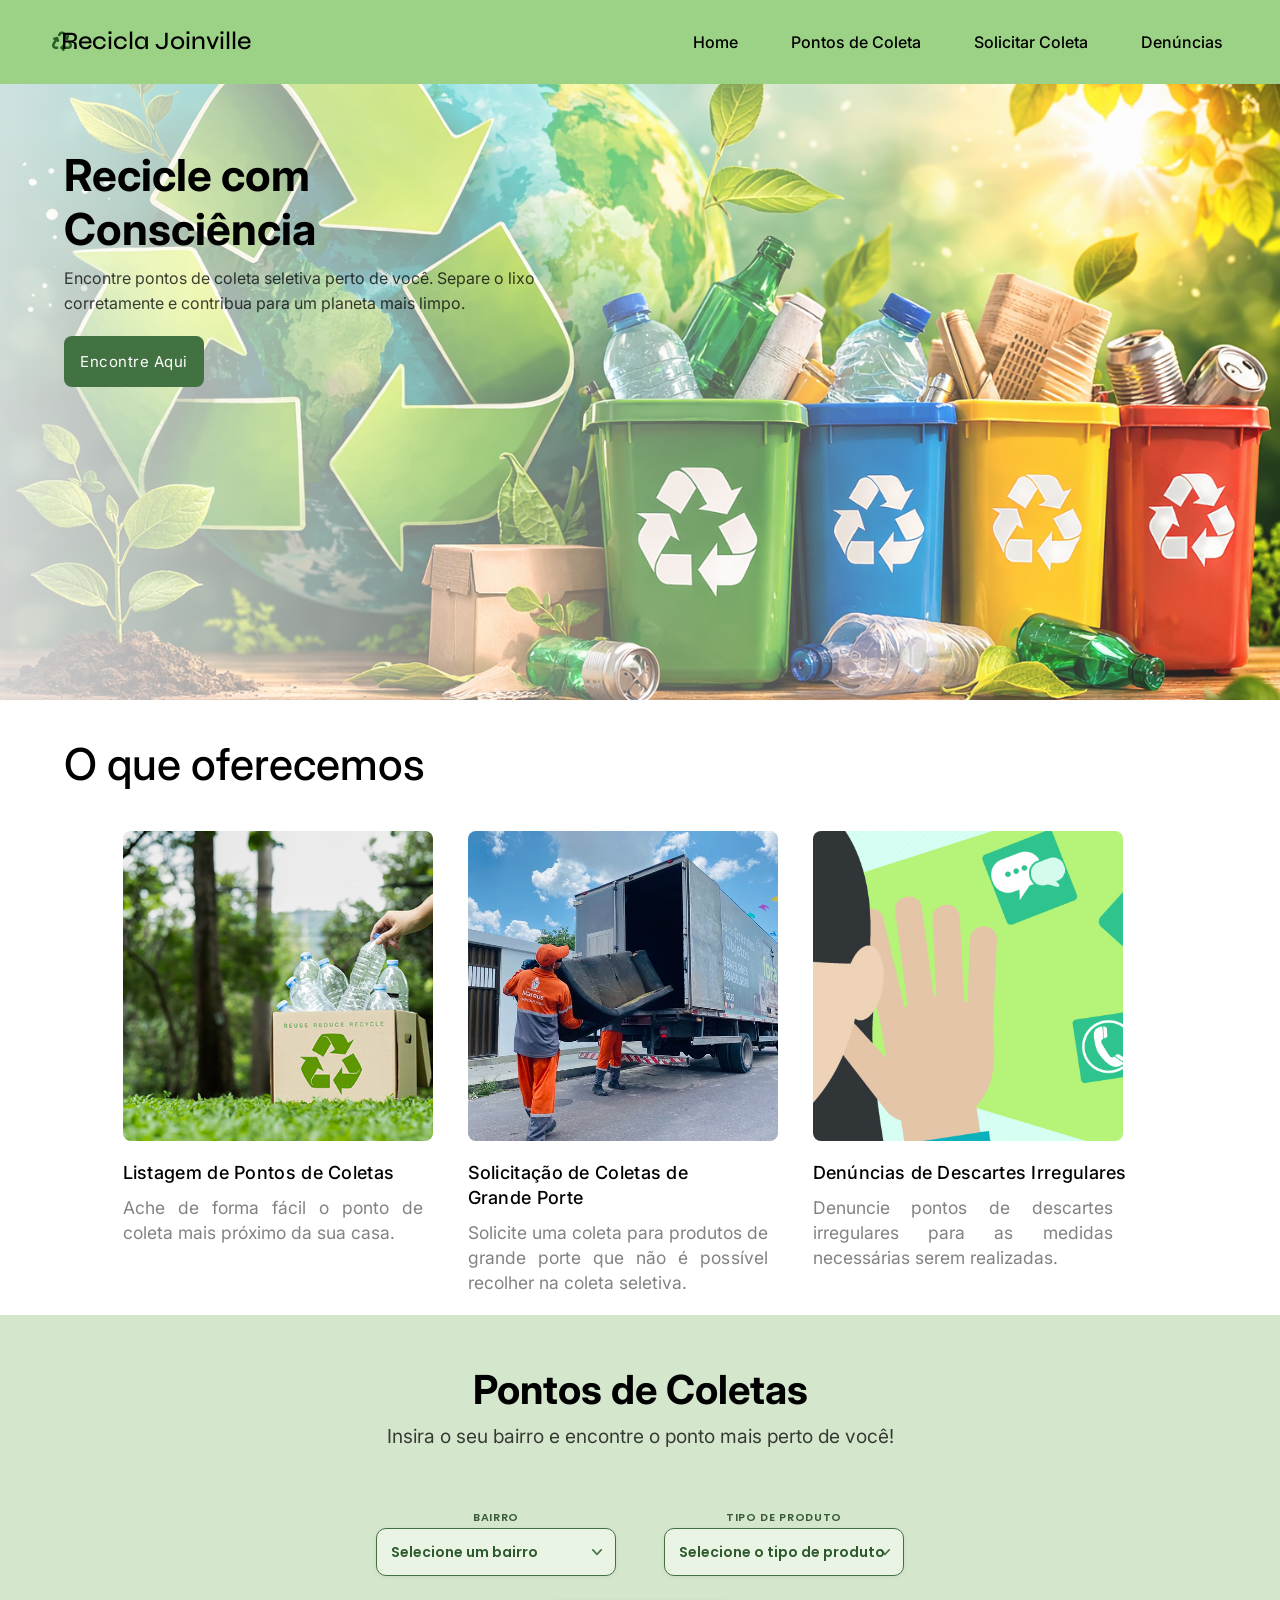
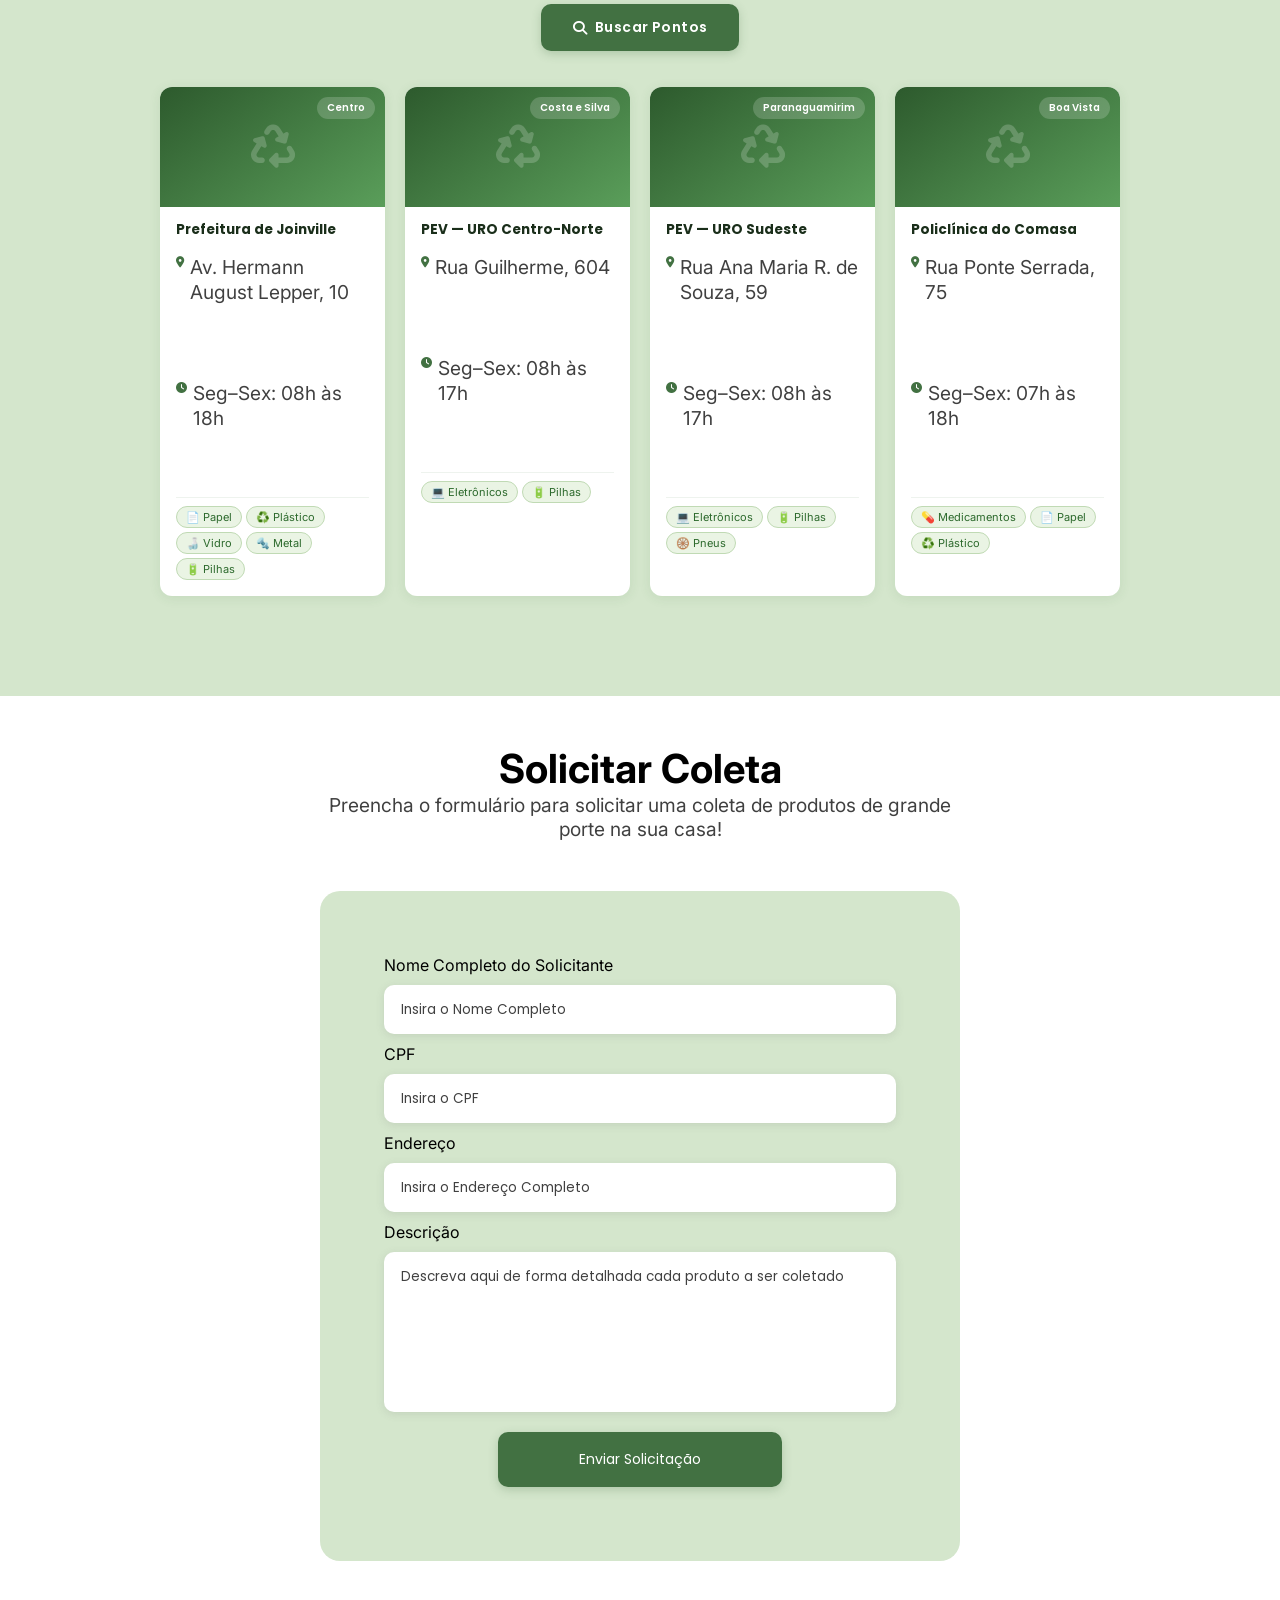
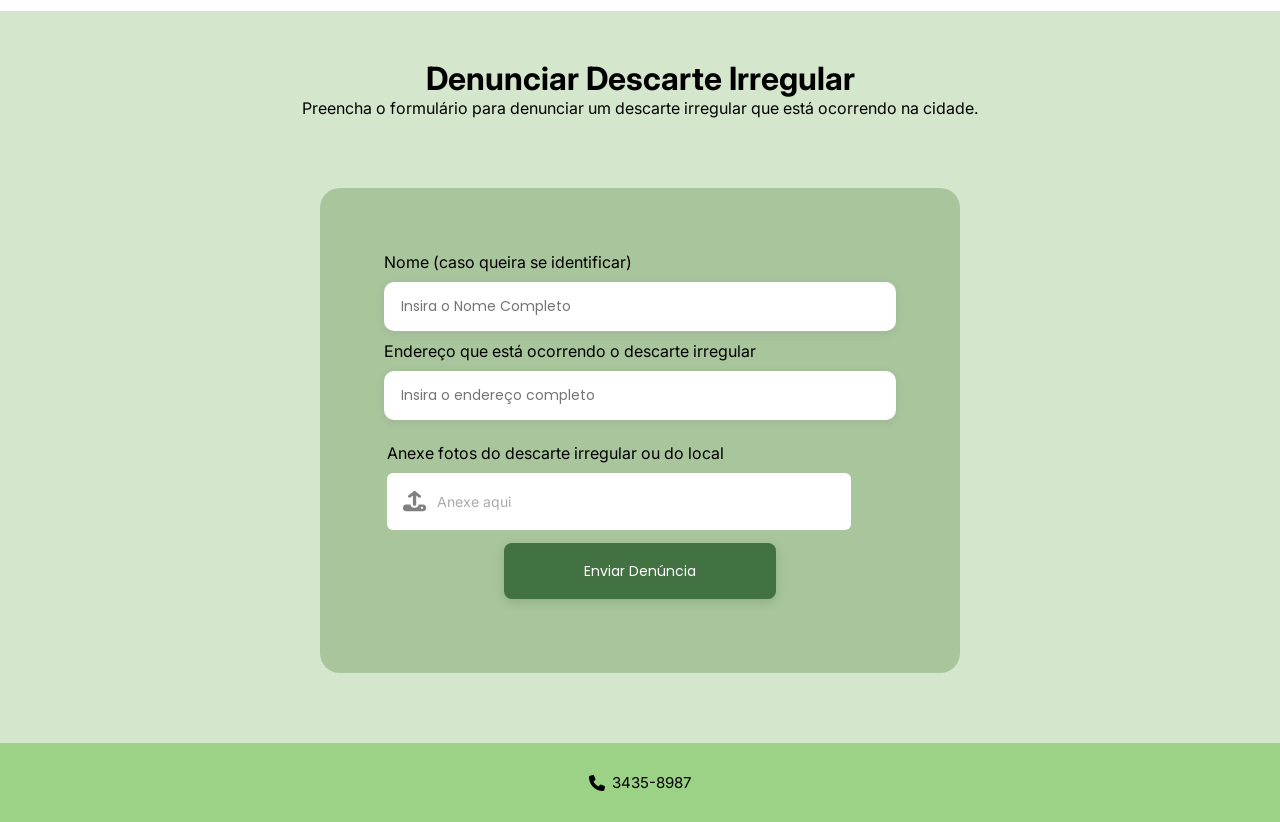
==== commit eb965424: "Criação de seção de Denúncia e telas de solicitações e denúncias enviadas. - Criação do formulário d" ====
--- a/index.html
+++ b/index.html
@@ -8,17 +8,20 @@
     <link rel="preconnect" href="https://fonts.gstatic.com" crossorigin>
     <link href="https://fonts.googleapis.com/css2?family=Ancizar+Sans:ital,wght@0,100..1000;1,100..1000&family=Anton&family=Cormorant+SC:wght@300;400;500;600;700&family=Inter:ital,opsz,wght@0,14..32,100..900;1,14..32,100..900&family=Montserrat:ital,wght@0,100..900;1,100..900&family=Mulish:ital,wght@0,200..1000;1,200..1000&family=Poppins:ital,wght@0,100;0,200;0,300;0,400;0,500;0,600;0,700;0,800;0,900;1,100;1,200;1,300;1,400;1,500;1,600;1,700;1,800;1,900&family=Righteous&family=Roboto:ital,wght@0,100..900;1,100..900&family=Space+Mono:ital,wght@0,400;0,700;1,400;1,700&display=swap" rel="stylesheet">
     <link rel="stylesheet" href="https://cdnjs.cloudflare.com/ajax/libs/font-awesome/6.5.1/css/all.min.css">
+    <link href="https://fonts.googleapis.com/css2?family=Syne:wght@400;700;800&display=swap" rel="stylesheet">
+    <link rel="shortcut icon" href="img/reciclar.png" type="image/x-icon">
     <link rel="stylesheet" href="style.css">
 </head>
 <body>
     <header>
         <div class="top-menu">
+            <i class="fa-solid fa-recycle"></i>
             <p onclick="location.reload()">Recicla Joinville</p>
             <nav>
                 <a href="#home">Home</a>
                 <a href="#pontos">Pontos de Coleta</a>
                 <a href="#solicitar-coleta">Solicitar Coleta</a>
-                <a>Denúncias</a>
+                <a href="#denunciar-descarte">Denúncias</a>
             </nav>
         </div>
     </header>
@@ -29,11 +32,11 @@
                 Recicle com Consciência
             </h1>
             <p>Encontre pontos de coleta seletiva perto de você. Separe o lixo corretamente e contribua para um planeta mais limpo.</p>
-            <input type="button" value="Encontre Aqui">
+            <a href="#pontos" style="text-decoration: none;"><input type="button" value="Encontre Aqui"></a>
 
 
             <div class="image">
-                <img src="./img/image1.png" alt="">
+                <img src="./img/image4.png" alt="">
             </div>
 
             <h1 class="offer-title">O que oferecemos</h1>
@@ -50,8 +53,8 @@
                 </div>
                 <div class="card-3">
                     <img src="./img/image4.jpg" alt="">
-                    <h3 id="pontos">Denúncias de Descartes Irregulares</h3>
-                    <p>Denuncie pontos de descartes irregulares para as medidas necessárias serem realizadas.</p>
+                    <h3>Denúncias de Descartes Irregulares</h3>
+                    <p id="pontos">Denuncie pontos de descartes irregulares para as medidas necessárias serem realizadas.</p>
                 </div>
             </div>
             
@@ -63,7 +66,7 @@
                     <div class="group-selection-bairro">
                         <label for="bairro">Bairro</label>
                         <div class="select-wrapper">
-                        <select name="bairro" id="bairro">
+                        <select name="bairro">
                             <option value="" disabled selected>Selecione um bairro</option>
                             <option value="Adhemar Garcia">Adhemar Garcia</option>
                             <option value="América">América</option>
@@ -178,12 +181,12 @@
                       <h3 class="rc-nome">Policlínica do Comasa</h3>
                       <p class="rc-end"><i class="fa-solid fa-location-dot"></i>Rua Ponte Serrada, 75</p>
                       <p class="rc-horario"><i class="fa-solid fa-clock"></i>Seg–Sex: 07h às 18h</p>
-                      <div class="rc-tags"><span class="rc-tag">💊 Medicamentos</span><span class="rc-tag">📄 Papel</span><span class="rc-tag">♻️ Plástico</span></div>
+                      <div class="rc-tags" id="bairro"><span class="rc-tag">💊 Medicamentos</span><span class="rc-tag">📄 Papel</span><span class="rc-tag">♻️ Plástico</span></div>
                     </div>
                   </div>
 
                   
- 
+                  
  
                 </div>
 
@@ -194,21 +197,54 @@
         <div class="solicitar">
             <h1 id="solicitar-coleta">Solicitar Coleta</h1>
             <p>Preencha o formulário para solicitar uma coleta de produtos de grande porte na sua casa!</p>
-            <form>
+            <form action="solicitacao_enviada.html">
                 <label for="nome">Nome Completo do Solicitante</label>
-                <input type="text" name="nome" placeholder="Insira o Nome Completo">
+                <input type="text" name="nome" placeholder="Insira o Nome Completo" required>
                 
                 <label for="cpf">CPF</label>
-                <input type="text" name="cpf" placeholder="Insira o CPF">
+                <input type="text" name="cpf" placeholder="Insira o CPF" required>
                 
                 <label for="endereco">Endereço</label>
-                <input type="text" name="endereco" placeholder="Insira o Endereço Completo">
+                <input type="text" name="endereco" placeholder="Insira o Endereço Completo" required>
 
                 <label for="descricao">Descrição</label>
-                <textarea id="descricao" name="descricao" placeholder="Descreva aqui de forma detalhada cada produto a ser coletado"></textarea>
+                <textarea id="descricao" name="descricao" placeholder="Descreva aqui de forma detalhada cada produto a ser coletado" required></textarea>
 
                 <input type="submit" value="Enviar Solicitação">
             </form>
+        </div>
+
+        <div class="denunciar">
+            <h1 id="denunciar-descarte">Denunciar Descarte Irregular</h1>
+            <p>Preencha o formulário para denunciar um descarte irregular que está ocorrendo na cidade.</p>
+
+            <form action="denuncia_enviada.html">
+                <label for="nome">Nome (caso queira se identificar)</label>
+                <input type="text" name="nome" placeholder="Insira o Nome Completo">
+                
+                <label for="endereco">Endereço que está ocorrendo o descarte irregular</label>
+                <input type="text" name="endereco" placeholder="Insira o endereço completo" required>
+                
+                <div class="upload-box">
+                    <span class="upload-label-text">Anexe fotos do descarte irregular ou do local</span>
+                    <div class="upload-row">
+                        <div class="upload-area" onclick="document.getElementById('fileInput').click()">
+                            <svg width="24" height="21" viewBox="0 0 24 21" fill="none" xmlns="http://www.w3.org/2000/svg">
+                            <path d="M13.2 4.61004V13.4989C13.2 14.2457 12.4627 14.8489 11.55 14.8489C10.6373 14.8489 9.9 14.2457 9.9 13.4989V4.61004L7.76531 6.3566C7.12078 6.88394 6.07406 6.88394 5.42953 6.3566C4.785 5.82926 4.785 4.97285 5.42953 4.44551L10.3795 0.395508C11.0241 -0.131836 12.0708 -0.131836 12.7153 0.395508L17.6653 4.44551C18.3098 4.97285 18.3098 5.82926 17.6653 6.3566C17.0208 6.88394 15.9741 6.88394 15.3295 6.3566L13.2 4.61004ZM11.55 16.8739C13.8291 16.8739 15.675 15.3636 15.675 13.4989H19.8C21.6202 13.4989 23.1 14.7097 23.1 16.1989V17.5489C23.1 19.0382 21.6202 20.2489 19.8 20.2489H3.3C1.47984 20.2489 0 19.0382 0 17.5489V16.1989C0 14.7097 1.47984 13.4989 3.3 13.4989H7.425C7.425 15.3636 9.27094 16.8739 11.55 16.8739ZM18.975 17.8864C19.6608 17.8864 20.2125 17.435 20.2125 16.8739C20.2125 16.3129 19.6608 15.8614 18.975 15.8614C18.2892 15.8614 17.7375 16.3129 17.7375 16.8739C17.7375 17.435 18.2892 17.8864 18.975 17.8864Z" fill="#818181"/>
+                            </svg>
+                            <span class="upload-placeholder">Anexe aqui</span>
+                        </div>
+                        <input type="file" id="fileInput" multiple accept="image/*" required>
+                        <div id="preview-fotos" class="preview-fotos"></div>
+                    </div>
+                </div>
+
+                
+
+                <input type="submit" value="Enviar Denúncia">
+            </form>
+            
+            
         </div>
             
 
@@ -221,6 +257,30 @@
             3435-8987
         </p>
     </footer>
-    
+
+    <script>
+        const fileInput = document.getElementById('fileInput');
+        fileInput.addEventListener('change', function () {
+            const preview = document.getElementById('preview-fotos');
+            preview.innerHTML = '';
+            [...this.files].forEach(file => {
+                const reader = new FileReader();
+                reader.onload = e => {
+                    const wrap = document.createElement('div');
+                    wrap.className = 'preview-item';
+                    wrap.innerHTML = `
+                        <img src="${e.target.result}" alt="${file.name}">
+                        <button type="button" onclick="removePreview(this, '${file.name}')">✕</button>
+                    `;
+                    preview.appendChild(wrap);
+                };
+                reader.readAsDataURL(file);
+            });
+        });
+
+        function removePreview(btn, name) {
+            btn.parentElement.remove();
+        }
+    </script>
 </body>
 </html>
--- a/style.css
+++ b/style.css
@@ -9,6 +9,12 @@
   background-color: #9cd285;
 }
 
+.top-menu i {
+  font-size: 20px;
+  color: #275c27;
+}
+
+
 .top-menu {
   display: flex;
   align-items: center;
@@ -16,11 +22,24 @@
   padding: 2rem;
   margin-left: 20px;
   font-weight: 500;
+  position: relative;
 }
 
 .top-menu p {
   user-select: none;
   cursor: pointer;
+  font-size: 25px;
+  font-family: 'Syne', sans-serif;
+  transition: 0.6s linear;
+  padding: 0.2rem;
+  border-radius: 5px;
+  position: absolute;
+  left: 3%;
+  margin-bottom: 3px;
+}
+
+.top-menu p:hover {
+  background-color: #7caf66;
 }
 
 nav a {
@@ -31,7 +50,6 @@
   cursor: pointer;
   transition: 0.6s linear;
   border-radius: 5px;
-  transform: scale(1.1);
   padding: 0.6rem;
 }
 
@@ -74,15 +92,36 @@
   background-color: #345234;
 }
 
+.image {
+  position: absolute;
+  top: 8.9%;
+  left: -1%;
+  width: 101%;
+  height: 620px;
+  overflow: hidden;
+  z-index: -1;
+  object-fit: cover;
+}
+
+.image::after {
+  content: '';
+  position: absolute;
+  inset: 0;
+  background: linear-gradient(
+    to right,
+    rgba(255, 255, 255, 0.82) 0%,
+    rgba(255, 255, 255, 0.45) 40%,
+    rgba(255, 255, 255, 0.08) 100%
+  );
+  z-index: 1;
+}
+
 .image img {
-  height: 620px;
-  width: 1600px;
-  border-radius: 2%;
-  background-size: cover;
+  width: 100%;
+  height: 100%;
   object-fit: cover;
-  position: absolute;
-  left: 10%;
-  z-index: -1;
+  object-position: center;
+  display: block;
 }
 
 .principal-group {
@@ -91,7 +130,7 @@
 }
 
 .offer-title {
-  margin-top: 800px;
+  margin-top: 350px;
   font-weight: 500;
   display: flex;
   justify-self: center;
@@ -294,7 +333,7 @@
   color: #fff !important;
 }
 
-.principal-group select.selecionado {
+.principal-group select {
   background-color: #eaf4e4;
   color: #2d5a2d;
   border-color: #427142;
@@ -527,4 +566,155 @@
   padding: 3px 9px;
   border-radius: 99px;
   border: 1px solid #c0dab4;
+}
+
+.denunciar {
+    display: flex;
+    flex-direction: column;
+    justify-content: center;
+    align-items: center;
+    background-color: #D4E6CC;
+}
+
+.denunciar h1 {
+  margin-top: 3rem;
+}
+
+.denunciar form {
+    margin: 70px;
+    display: flex;
+    flex-direction: column;
+    width: 50%;
+    padding: 4rem;
+    background-color: #A8C59C;
+    border-radius: 20px;
+}
+
+.denunciar input {
+    margin-top: 10px;
+    margin-bottom: 10px;
+    outline: none;
+    border-radius: 10px;
+    padding: 13px 16px;
+    border: 1.5px solid transparent;
+    box-shadow: rgba(99, 99, 99, 0.15) 0px 2px 8px 0px;
+    font-family: 'Poppins', sans-serif;
+    font-size: 14px;
+    background-color: #fff;
+    transition: border-color 0.3s ease,
+                box-shadow 0.3s ease,
+                transform 0.2s ease;
+}
+
+.denunciar input[type='submit'] {
+    width: min-content;
+    display: flex;
+    justify-self: center;
+    align-self: center;
+    padding: 1.1rem 5rem;
+    cursor: pointer;
+    background-color: #427142;
+    color: #fff;
+    outline: none;
+    transition: background-color 0.25s ease, transform 0.15s ease, box-shadow 0.25s ease;
+    box-shadow: 0 3px 10px rgba(66,113,66,0.25);
+    border-radius: 8px;
+    border: none;
+    font-size: 14px;
+}
+
+.denunciar input[type='submit']:hover {
+    background-color: #295529;
+    transform: translateY(-2px);
+    box-shadow: 0 6px 18px rgba(66,113,66,0.3);
+}
+
+.denunciar input[type='submit']:active {
+  transform: translateY(0);
+}
+
+
+  .upload-box {
+    margin-top: 10px;
+    padding: 3px;
+    border-radius: 8px;
+    max-width: 480px;
+  }
+  .upload-label-text {
+    font-size: 16px;
+    color: #000000;
+    margin-bottom: 10px;
+    display: block;
+  }
+  .upload-area {
+    background: #fff;
+    border-color: rgb(255, 255, 255);
+    border-radius: 6px;
+    padding: 18px 16px;
+    display: flex;
+    align-items: center;
+    gap: 10px;
+    cursor: pointer;
+    transition: border-color 0.2s, background 0.2s;
+  }
+  .upload-area:hover {
+    border-color: #5a8a50;
+    background: #f5faf4;
+  }
+  .upload-placeholder {
+    font-size: 14px;
+    color: #aaa;
+  }
+  input[type="file"] { display: none; }
+
+.upload-row {
+  display: flex;
+  align-items: center;
+  gap: 10px;
+  flex-wrap: wrap;
+}
+
+.upload-row .upload-area {
+  flex: 1;
+  min-width: 200px;
+}
+
+.preview-fotos {
+  display: flex;
+  flex-wrap: wrap;
+  gap: 8px;
+}
+
+.preview-item {
+  position: relative;
+  width: 80px;
+  height: 80px;
+}
+
+.preview-item img {
+  width: 80px;
+  height: 80px;
+  object-fit: cover;
+  border-radius: 8px;
+  border: 1.5px solid #b5cfa8;
+  position: absolute;
+ 
+}
+
+.preview-item button {
+  position: absolute;
+  top: -10px;
+  right: -10px;
+  width: 20px;
+  height: 20px;
+  border-radius: 50%;
+  border: none;
+  background: #427142;
+  color: #fff;
+  font-size: 10px;
+  cursor: pointer;
+  display: flex;
+  align-items: center;
+  justify-content: center;
+  line-height: 1;
 }
